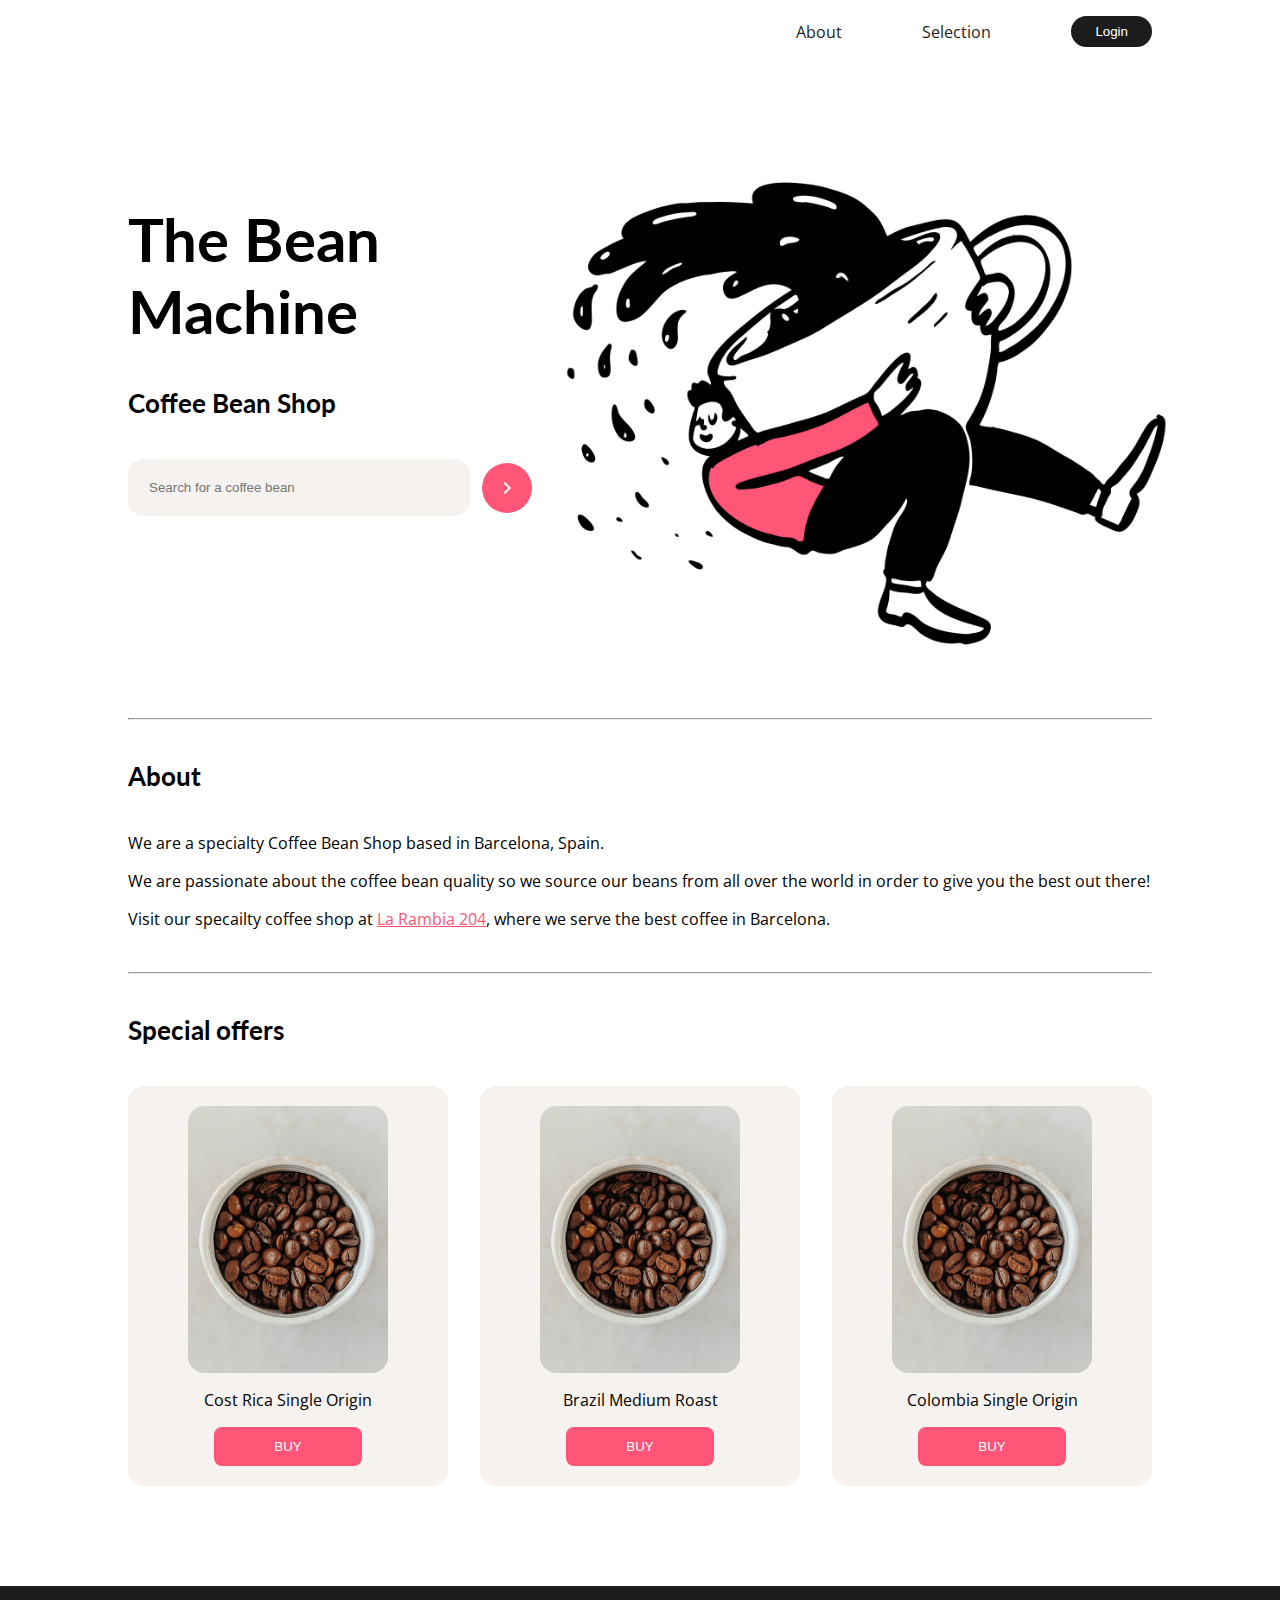
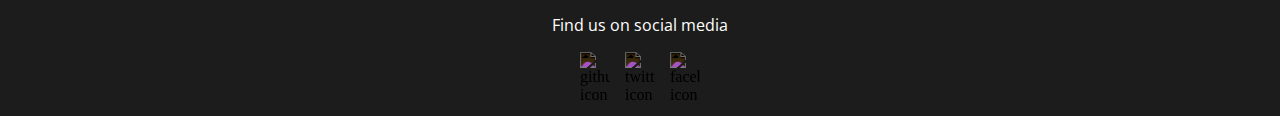
==== index.html @ dec2b4c7 "coffee bean shop landing page done" ====
<!DOCTYPE html>
<html lang="en">
<head>
  <meta charset="UTF-8">
  <meta http-equiv="X-UA-Compatible" content="IE=edge">
  <meta name="viewport" content="width=device-width, initial-scale=1.0">
  <link rel="stylesheet" href="./style.css" >
  <link rel="preconnect" href="https://fonts.googleapis.com">
  <link rel="preconnect" href="https://fonts.gstatic.com" crossorigin>
  <link href="https://fonts.googleapis.com/css2?family=Lato&family=Open+Sans&display=swap" rel="stylesheet">
  <link href="https://fonts.googleapis.com/css2?family=Lato&family=Open+Sans&display=swap" rel="stylesheet">
  <link rel="stylesheet" href="https://pro.fontawesome.com/releases/v5.10.0/css/all.css" integrity="sha384-AYmEC3Yw5cVb3ZcuHtOA93w35dYTsvhLPVnYs9eStHfGJvOvKxVfELGroGkvsg+p" crossorigin="anonymous"/>
  <title>The Bean Machine</title>
</head>
  
<body>
  <div class="container">
    <!-- nav -->
    <header>
      <nav>
        <ul>
          <li><a class="headerLink" href="#">About</a></li>
          <li><a class="headerLink" href="#">Selection</a></li>
          <li><button id="loginBtn">Login</button></li>
        </ul>
      </nav>
    </header>

    <main>
    <!-- banner -->
      <section class="hero">
        <div class= "heroLeft">
          <h1 class="latoFont">The Bean Machine</h1>
          <h2>Coffee Bean Shop</h3>
          <form>
            <input class="search" type="text" placeholder="Search for a coffee bean">
            <button id="submitBtn" type="submit"><img id="arrowImg" src="./assets/arrow_right.png" alt=""></button>
          </form>
        </div>

        <div class="heroRight">
          <img src="./assets/illustration.png" alt="Guy holding a coffee mug" width="668px" height="auto">
        </div>
        
      </section>
      
  
    <!-- about section -->
      <section>
        <hr>
        <h2>About</h3>
        <p>We are a specialty Coffee Bean Shop based in Barcelona, Spain.</p>
        <p>We are passionate about the coffee bean quality so we source our beans from all over the world in order to give you the best out there!</p>
        <p>Visit our specailty coffee shop at <a id="laRambla" href="#">La Rambia 204</a>, where we serve the best coffee in Barcelona.</p>
        <br>
        <hr>
      </section>
  
    <!-- special offer section -->
      <section>
        
        <h2>Special offers</h3>
        <div class="specialOffer">
          
          <div class="offerContainer">
            <div class="offerBanner">
              <img class="coffeeBeanImg" src="./assets/coffee_beans.png" alt="coffee bean" width="200px" height=auto>
              <p>Cost Rica Single Origin</p>
              <button class="buyBtn">BUY</button>
            </div>
          </div>
  
          <div class="offerContainer">
            <div class="offerBanner">
              <img class="coffeeBeanImg" src="./assets/coffee_beans.png" alt="coffee bean" width="200px" height=auto>
              <p>Brazil Medium Roast</p>
              <button class="buyBtn">BUY</button>
            </div>
          </div>
  
          <div class="offerContainer">
            <div class="offerBanner">
              <img class="coffeeBeanImg" src="./assets/coffee_beans.png" alt="coffee bean" width="200px" height=auto>
              <p>Colombia Single Origin</p>
              <button class="buyBtn">BUY</button>
            </div>
          </div>
        </div>
        
      </section>
      
    </main>
  </div>  
    <!-- footer -->  
  <footer>
    <p>Find us on social media</p>
    <div class="footerIcon">
      <img class="icon" src="https://cdn-icons-png.flaticon.com/512/1051/1051326.png" alt="github icon" width="30px" height=auto>
      <img class="icon" src="https://cdn-icons-png.flaticon.com/512/733/733635.png" alt="twitter icon" width="30px" height=auto>
      <img class="icon" src="https://cdn-icons-png.flaticon.com/512/1384/1384005.png" alt="facebook icon" width="30px" height=auto>
    </div>
  </footer>
  <!-- Added some interaction when hovering over element such as "input" and "buttons" -->  
  
</body>
</html>
---- style.css ----
html,
body {
  margin: 0;
  padding: 0;
}
h1, h2 {
  font-family: 'Lato', sans-serif;
}

p, a {
  font-family: 'Open Sans', sans-serif;
}
.container {
  margin: 0 auto;
  width: 80%;
  display: flex;
  flex-direction: column;
}

/* Add styles here */

:root {
  --lightPink: #FF5678;
  --offWhite: #F6F2EF;
}

nav {
  display: flex;
  justify-content: flex-end;
}

ul {
  display: flex;
  list-style-type: none;
  gap: 80px;
  align-items: center;
}

h1 {
  font-size: 60px;
}

h2 {
  font-size: 26px;
  margin-top: 40px;
  margin-bottom: 40px;
}

form {
  display: flex;
  align-items: center;
}

footer {
  margin-top: 100px;
  width: 100%;
  height: 130px;
  background-color: #1D1C1C;
  color: #FFFFFF;
  display: flex;
  justify-content: center;
  align-items: center;
  flex-direction: column;
}

.headerLink {
  text-decoration: none;
  color: #1D1C1C;
}

#loginBtn {
  padding: 8px 24px;
  background-color: #1D1C1C;
  border-radius: 40px;
  color: #FFFFFF;
  border: none;
}

#loginBtn:hover {
  background-color: var(--lightPink);
}

.hero {
  margin-top: 100px;
  margin-bottom: 50px;
  display: flex;
  justify-content: space-between;
}

.search {
  background-color: var(--offWhite);
  padding: 20px;
  min-width: 300px;
  border-radius: 16px;
  border: 1px var(--offWhite) solid;
}

.search:hover {
  border: 1px var(--lightPink) solid;
}

#submitBtn {
  border-radius: 50%;
  height: 50px;
  width: 50px;
  border: none;
  background-color: var(--lightPink);
  margin-left: 12px;
}

#submitBtn:hover {
  box-shadow: rgba(0,0,0,0.8) 0px 0 10px;
}

#arrowImg {
  position: relative;
  top: 2px;
}

#laRambla {
  color: var(--lightPink);
}

.specialOffer {
  display: flex;
  justify-content: space-between;
  gap: 20px;
}

.offerContainer {
  background-color: var(--offWhite);
  border-radius: 16px;
  padding: 20px 60px;
}

.offerBanner {
  display: flex;
  flex-direction: column;
  align-items: center;
  justtify-content: center;
}

.buyBtn {
  background-color: var(--lightPink);
  border: none;
  border-radius: 8px;
  color: #FFFFFF;
  padding: 12px 60px;
}

.buyBtn:hover {
  background-color: #1D1C1C;
  color: #FFFFFF;
  box-shadow: rgba(0,0,0,0.8) 0px 0 10px;
}

.footerIcon {
  display: flex;
  gap: 15px;
}

.icon {
  filter: invert(100%);
}
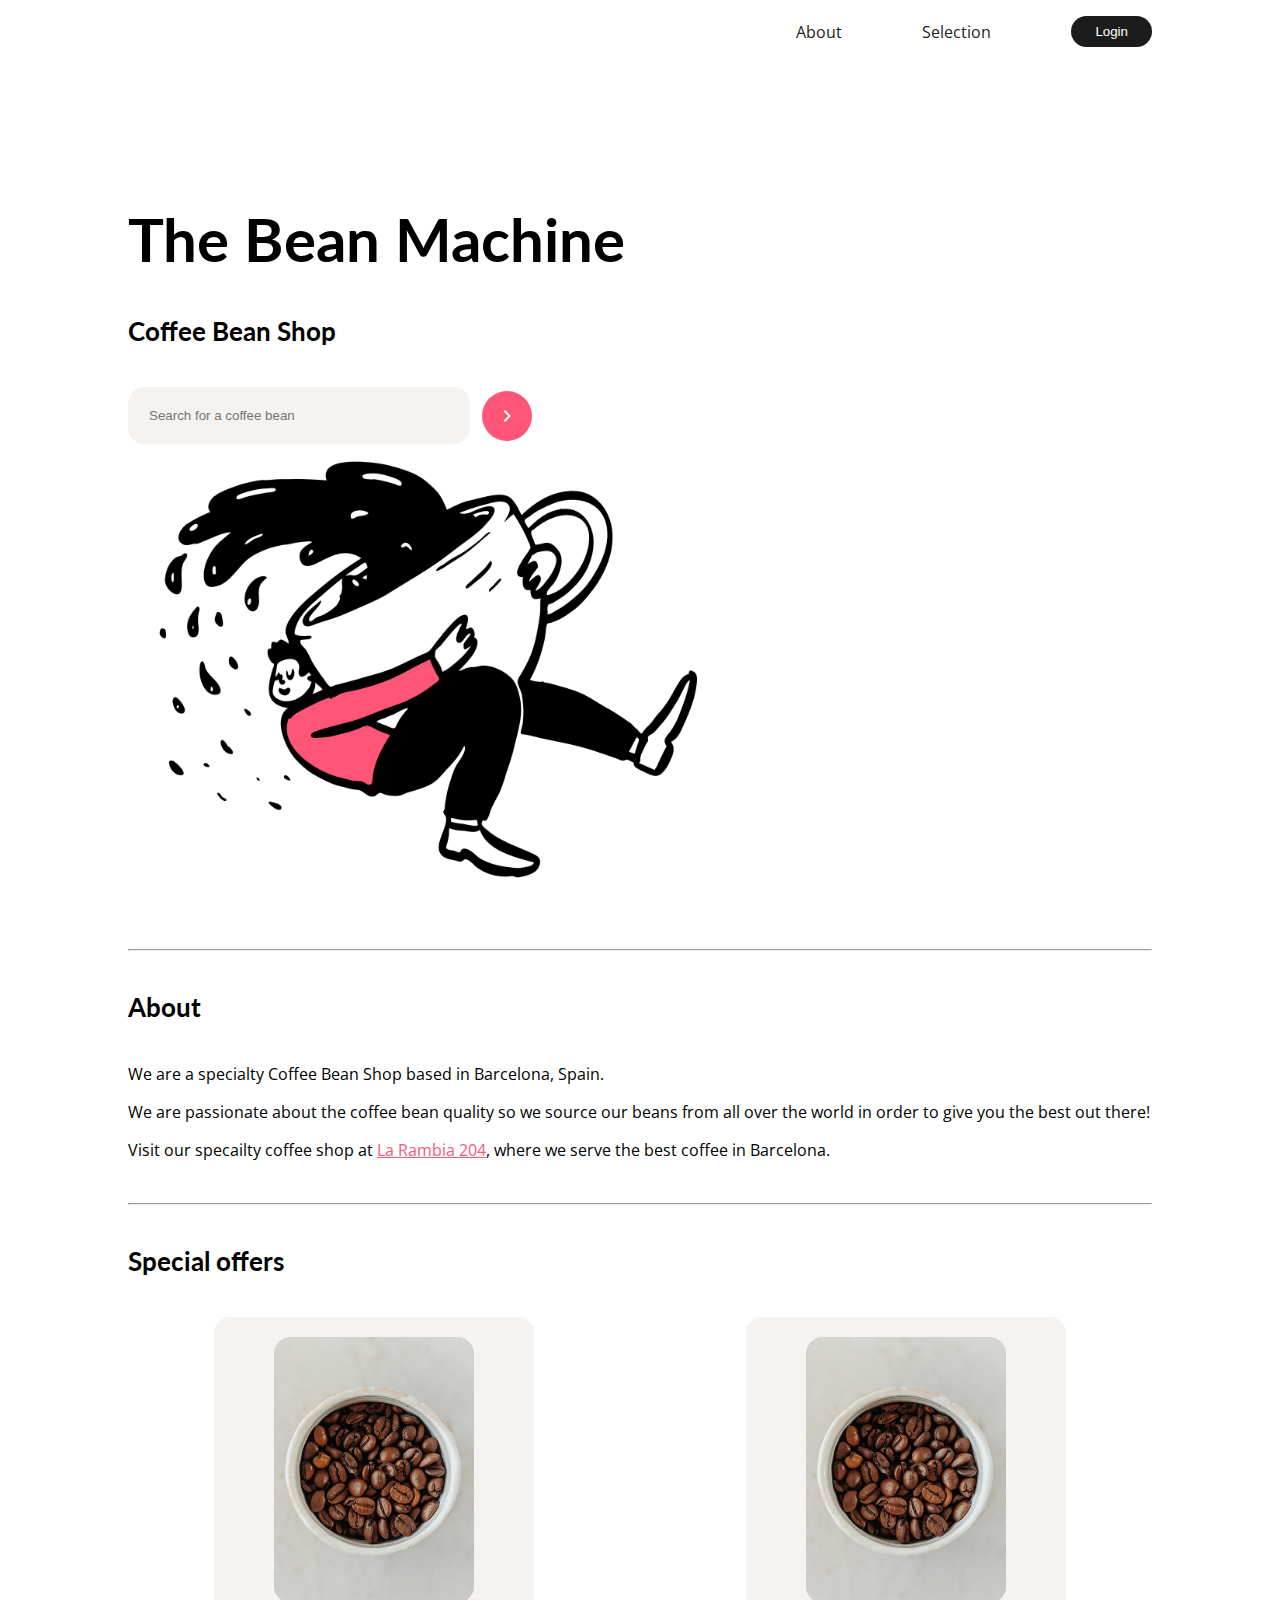
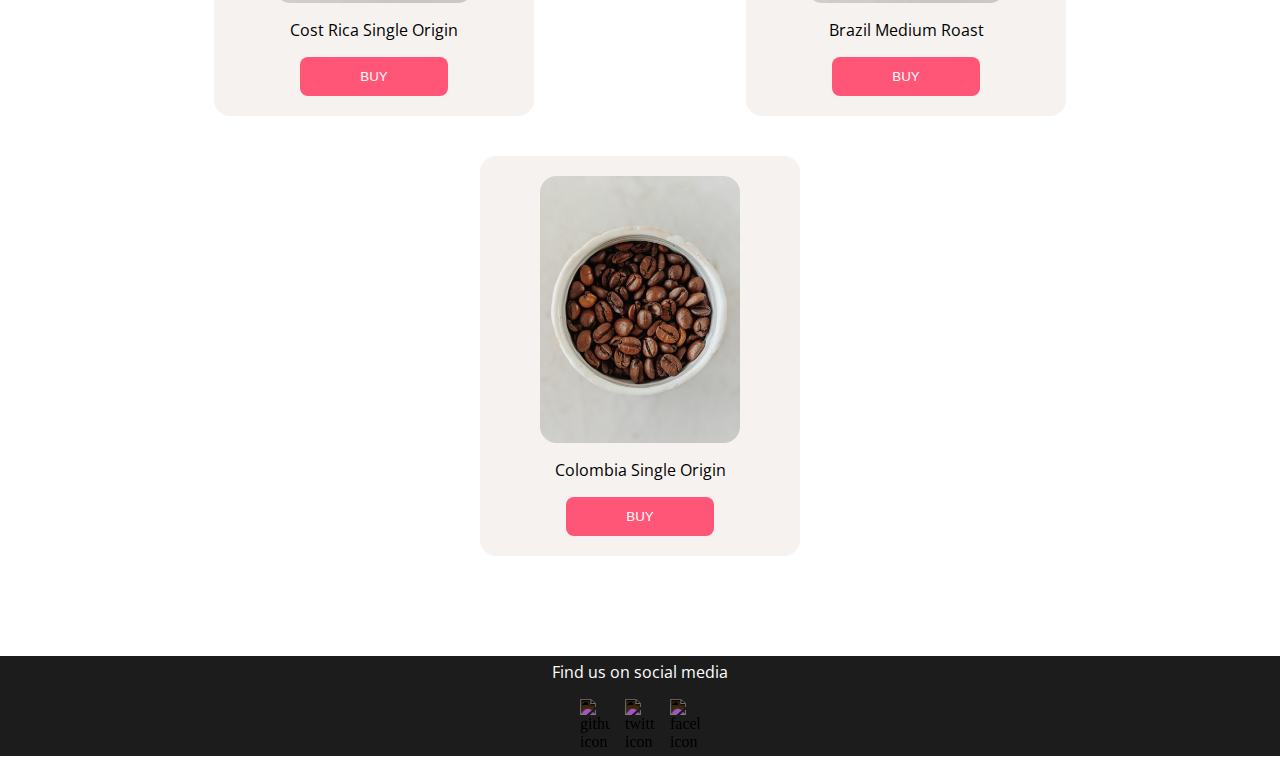
==== commit 0a32a8b6: "made homepage image wrap and some css touch up" ====
--- a/index.html
+++ b/index.html
@@ -9,6 +9,7 @@
   <link rel="preconnect" href="https://fonts.gstatic.com" crossorigin>
   <link href="https://fonts.googleapis.com/css2?family=Lato&family=Open+Sans&display=swap" rel="stylesheet">
   <link href="https://fonts.googleapis.com/css2?family=Lato&family=Open+Sans&display=swap" rel="stylesheet">
+  <link href="https://fonts.googleapis.com/css2?family=Open+Sans:ital,wght@1,800&display=swap" rel="stylesheet">
   <link rel="stylesheet" href="https://pro.fontawesome.com/releases/v5.10.0/css/all.css" integrity="sha384-AYmEC3Yw5cVb3ZcuHtOA93w35dYTsvhLPVnYs9eStHfGJvOvKxVfELGroGkvsg+p" crossorigin="anonymous"/>
   <title>The Bean Machine</title>
 </head>
@@ -19,8 +20,8 @@
     <header>
       <nav>
         <ul>
-          <li><a class="headerLink" href="#">About</a></li>
-          <li><a class="headerLink" href="#">Selection</a></li>
+          <li><a class="headerLink" href="./index.html">About</a></li>
+          <li><a class="headerLink" href="./second.html">Selection</a></li>
           <li><button id="loginBtn">Login</button></li>
         </ul>
       </nav>
@@ -39,7 +40,7 @@
         </div>
 
         <div class="heroRight">
-          <img src="./assets/illustration.png" alt="Guy holding a coffee mug" width="668px" height="auto">
+          <img id="coffeeGuy" src="./assets/illustration.png" alt="Guy holding a coffee mug" width="600px" height="auto">
         </div>
         
       </section>
--- a/style.css
+++ b/style.css
@@ -1,3 +1,4 @@
+/* use the css of last week's - The Bean Machine - project here */ 
 html,
 body {
   margin: 0;
@@ -54,7 +55,7 @@
 footer {
   margin-top: 100px;
   width: 100%;
-  height: 130px;
+  height: 100px;
   background-color: #1D1C1C;
   color: #FFFFFF;
   display: flex;
@@ -66,6 +67,11 @@
 .headerLink {
   text-decoration: none;
   color: #1D1C1C;
+}
+
+.headerLink:hover {
+    -webkit-text-stroke: 1px;
+    color: var(--lightPink);
 }
 
 #loginBtn {
@@ -78,6 +84,7 @@
 
 #loginBtn:hover {
   background-color: var(--lightPink);
+  cursor: pointer;
 }
 
 .hero {
@@ -85,6 +92,7 @@
   margin-bottom: 50px;
   display: flex;
   justify-content: space-between;
+  flex-wrap: wrap;
 }
 
 .search {
@@ -124,20 +132,30 @@
 .specialOffer {
   display: flex;
   justify-content: space-between;
-  gap: 20px;
+  gap: 40px;
+  flex-wrap: wrap;
 }
 
 .offerContainer {
   background-color: var(--offWhite);
   border-radius: 16px;
   padding: 20px 60px;
+  position: relative;
+  margin: auto;
+}
+
+.offerContainer:hover {
+  box-shadow: 30px 30px 20px rgba(33,33,33,.2); 
 }
 
 .offerBanner {
   display: flex;
   flex-direction: column;
   align-items: center;
-  justtify-content: center;
+}
+
+.selectionContainer:hover {
+  box-shadow: 30px 30px 20px rgba(33,33,33,.2); 
 }
 
 .buyBtn {
@@ -157,9 +175,108 @@
 .footerIcon {
   display: flex;
   gap: 15px;
+  padding-bottom: 15px;
 }
 
 .icon {
   filter: invert(100%);
 }
 
+.selectionBanner {
+  display: flex;
+  justify-content: space-between;
+  margin-top: 50px;
+  margin-bottom: 30px;
+}
+
+.selectionBanner > div {
+  display: flex;
+  align-items: center;
+  gap: 25px;
+}
+
+.dropDown {
+  background-color: var(--offWhite);
+  border-radius: 16px;
+  border-right: 3px solid var(--offWhite);
+  padding: 5px 15px;
+}
+
+.dropdownMenu {
+  background-color: var(--offWhite);
+  border: none;
+  font-family: 'Open Sans', sans-serif;
+  font-size: 1rem;
+  outline: none;
+}
+
+.beanDetail {
+  display: flex;
+  justify-content: space-between;
+  width: 100%;
+}
+
+.origin {
+  text-align: left;
+  width: 100%;
+  font-size: 0.8rem;
+  position: relative;
+  bottom: 10px;
+}
+
+.beanText {
+  font-weight: 100;
+  -webkit-text-stroke: 1px;
+  font-size: 0.8rem;
+}
+
+.available {
+  padding: 7px 20px;
+  font-family: 'Open Sans', sans-serif;
+  font-weight: 100;
+  -webkit-text-stroke: 1px;
+  border-radius: 10px;
+  letter-spacing: 0.1em;
+  background-color: #149770;
+  color: #FFFFFF;
+  position: absolute;
+  left: 230px;
+}
+
+.selection {
+  display: grid;
+  grid-template-columns: repeat(auto-fit, 300px);
+  grid-column-gap: 100px;
+  grid-row-gap: 100px;
+  margin-bottom: 50px;
+  justify-content: center;
+}
+
+.selectionContainer {
+  background-color: var(--offWhite);
+  border-radius: 16px;
+  padding: 20px 25px;
+  position: relative;
+  min-width: 250px;
+}
+
+.dropDown:hover {
+  background-color: var(--lightPink);
+}
+
+.dropDown:hover > select {
+  background-color: var(--lightPink);
+  color: #FFFFFF;
+}
+
+@media only screen and (max-width: 600px){
+	/*Big smartphones [426px -> 600px]*/
+  .specialOffer {
+    display: flex;
+    justify-content: space-between;
+    gap: 20px;
+    flex-wrap: wrap;
+  }
+
+  
+}
